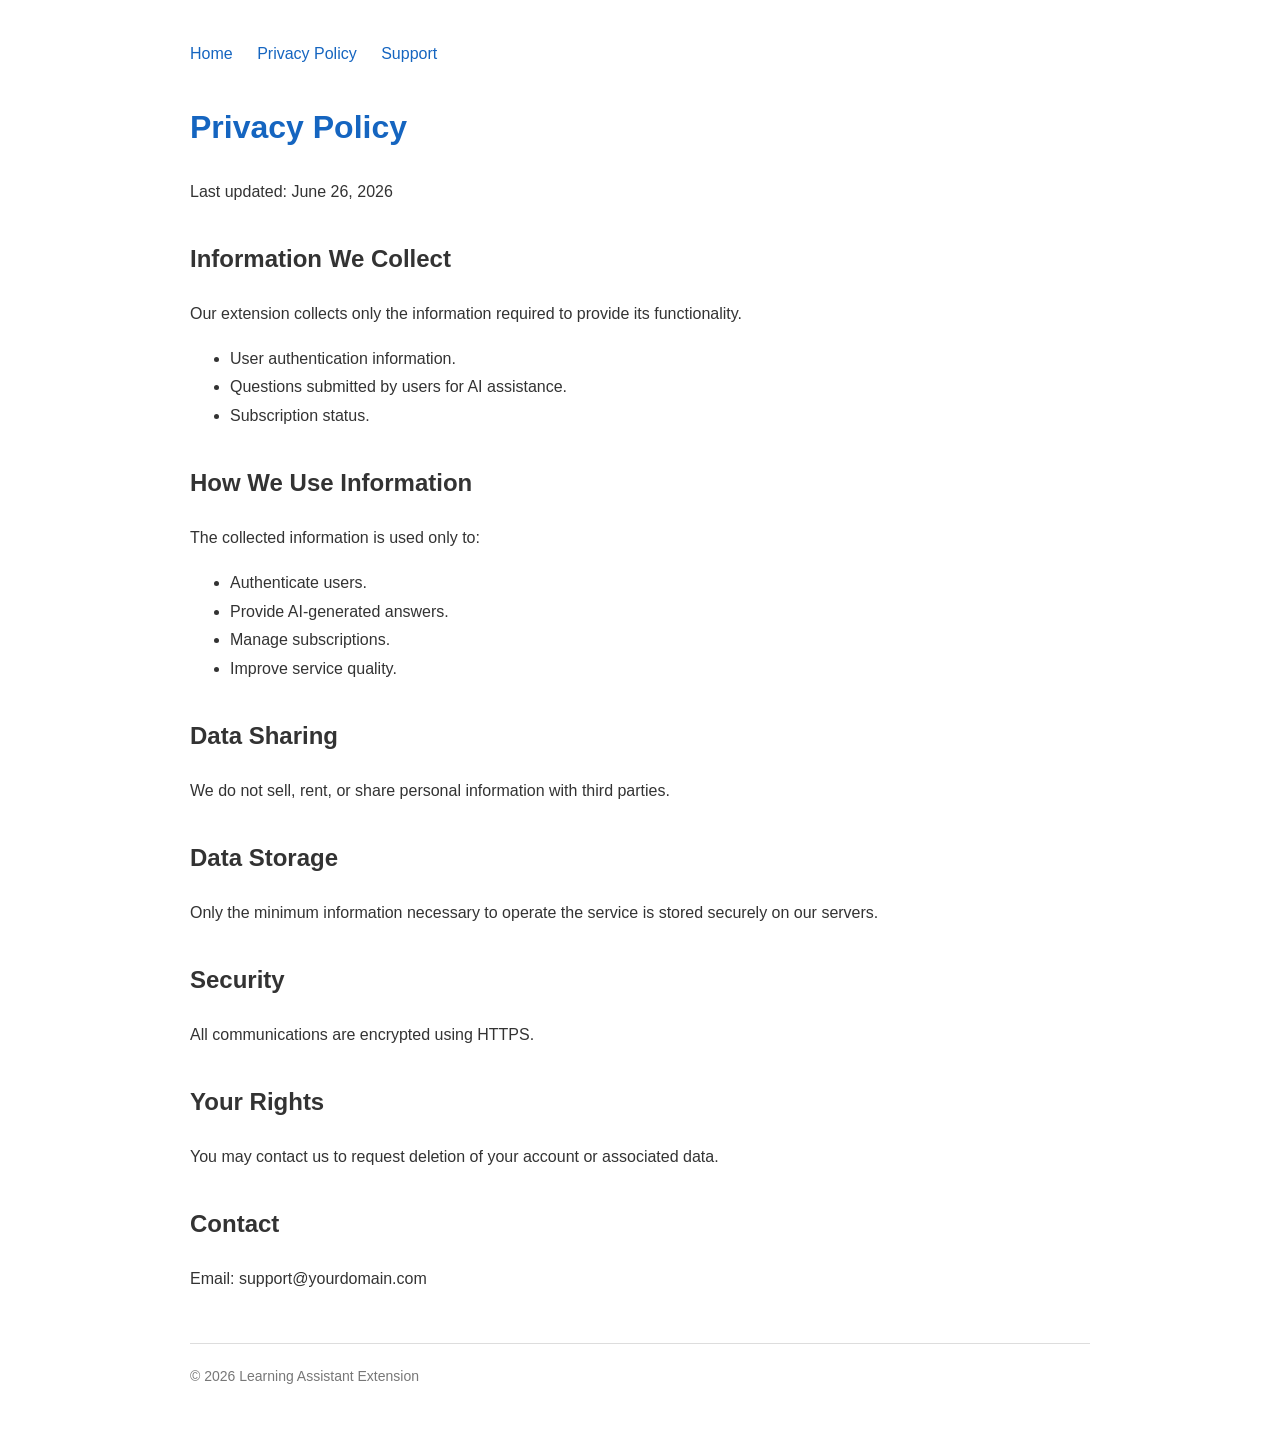
==== docs/privacy.html @ da3f6d81 "." ====
<!doctype html>
<html lang="en">
  <head>
    <meta charset="UTF-8" />
    <title>Privacy Policy</title>
    <link rel="stylesheet" href="style.css" />
  </head>
  <body>
    <nav>
      <a href="index.html">Home</a>
      <a href="privacy.html">Privacy Policy</a>
      <a href="support.html">Support</a>
    </nav>

    <h1>Privacy Policy</h1>

    <p>Last updated: June 26, 2026</p>

    <h2>Information We Collect</h2>

    <p>
      Our extension collects only the information required to provide its
      functionality.
    </p>

    <ul>
      <li>User authentication information.</li>
      <li>Questions submitted by users for AI assistance.</li>
      <li>Subscription status.</li>
    </ul>

    <h2>How We Use Information</h2>

    <p>The collected information is used only to:</p>

    <ul>
      <li>Authenticate users.</li>
      <li>Provide AI-generated answers.</li>
      <li>Manage subscriptions.</li>
      <li>Improve service quality.</li>
    </ul>

    <h2>Data Sharing</h2>

    <p>
      We do not sell, rent, or share personal information with third parties.
    </p>

    <h2>Data Storage</h2>

    <p>
      Only the minimum information necessary to operate the service is stored
      securely on our servers.
    </p>

    <h2>Security</h2>

    <p>All communications are encrypted using HTTPS.</p>

    <h2>Your Rights</h2>

    <p>
      You may contact us to request deletion of your account or associated data.
    </p>

    <h2>Contact</h2>

    <p>Email: support@yourdomain.com</p>

    <footer>© 2026 Learning Assistant Extension</footer>
  </body>
</html>
---- docs/style.css ----
body {
  font-family: Arial, Helvetica, sans-serif;
  max-width: 900px;
  margin: auto;
  padding: 40px;
  line-height: 1.8;
  color: #333;
}

h1 {
  color: #1565c0;
}

h2 {
  margin-top: 30px;
}

nav {
  margin-bottom: 30px;
}

nav a {
  margin-right: 20px;
  color: #1565c0;
  text-decoration: none;
}

nav a:hover {
  text-decoration: underline;
}

footer {
  margin-top: 50px;
  border-top: 1px solid #ddd;
  padding-top: 20px;
  font-size: 14px;
  color: #777;
}
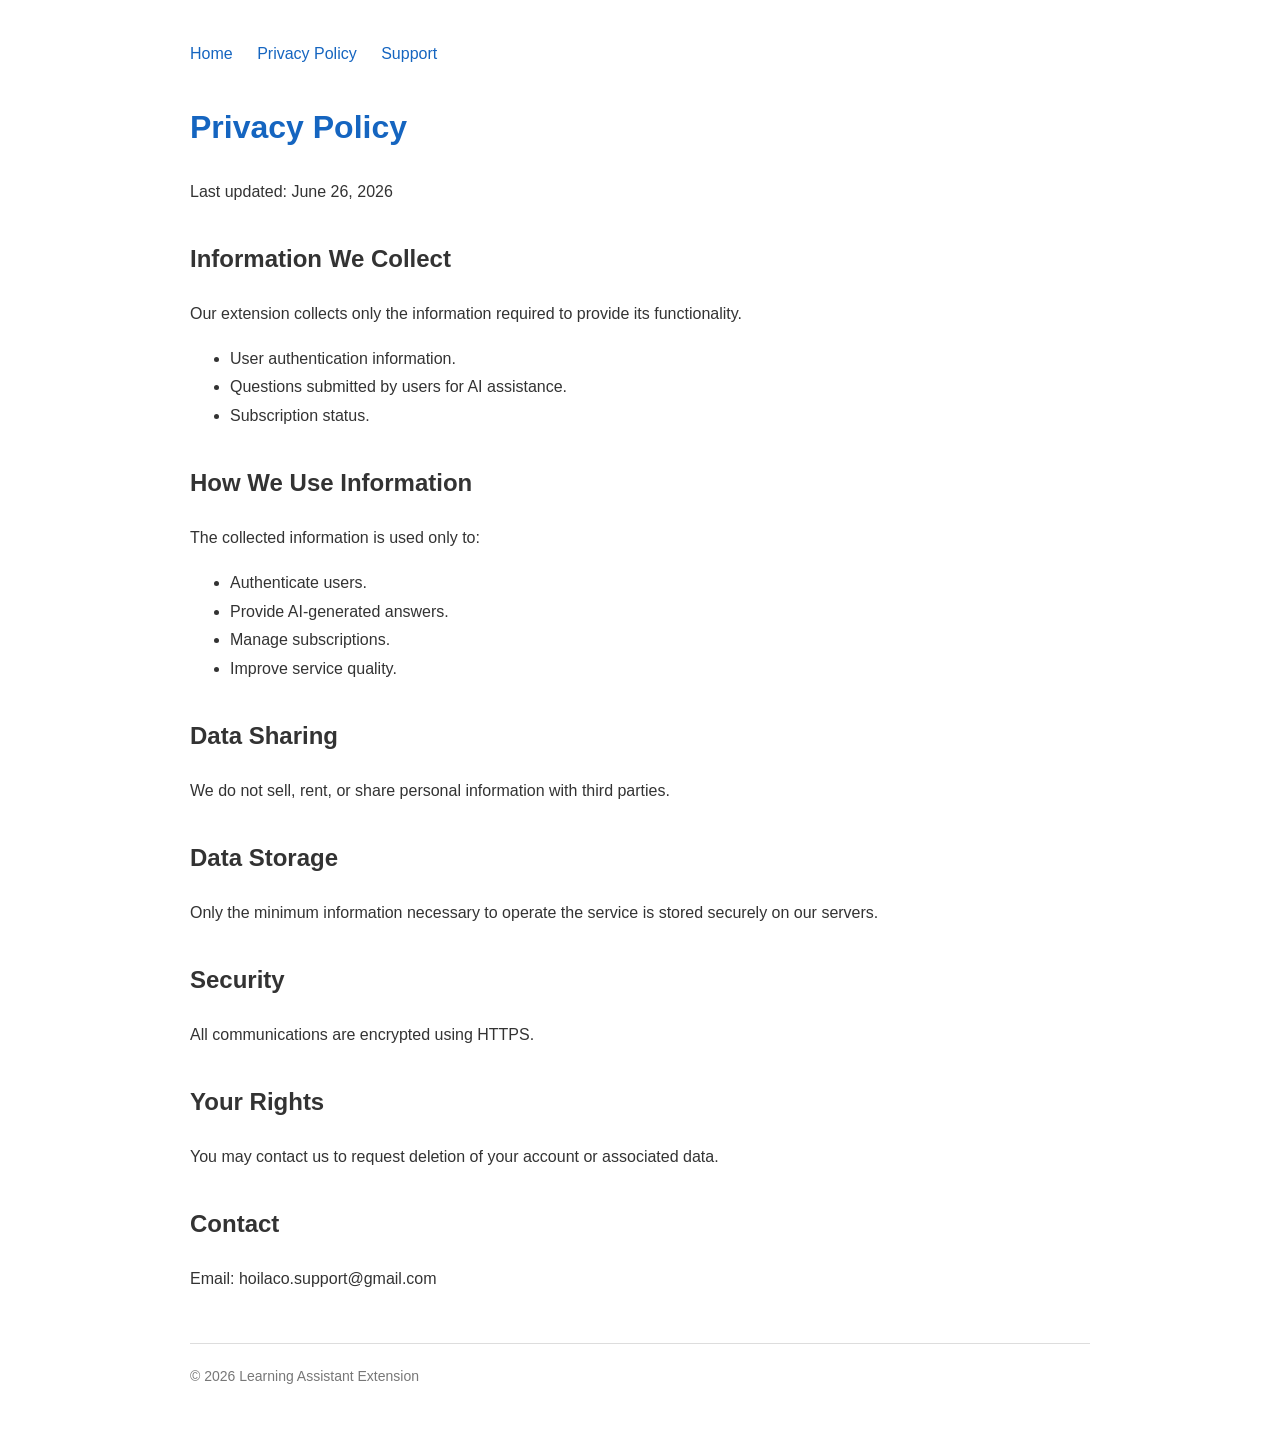
==== commit 0fafdc50: "update mail" ====
--- a/docs/privacy.html
+++ b/docs/privacy.html
@@ -65,7 +65,7 @@
 
     <h2>Contact</h2>
 
-    <p>Email: support@yourdomain.com</p>
+    <p>Email: hoilaco.support@gmail.com</p>
 
     <footer>© 2026 Learning Assistant Extension</footer>
   </body>
